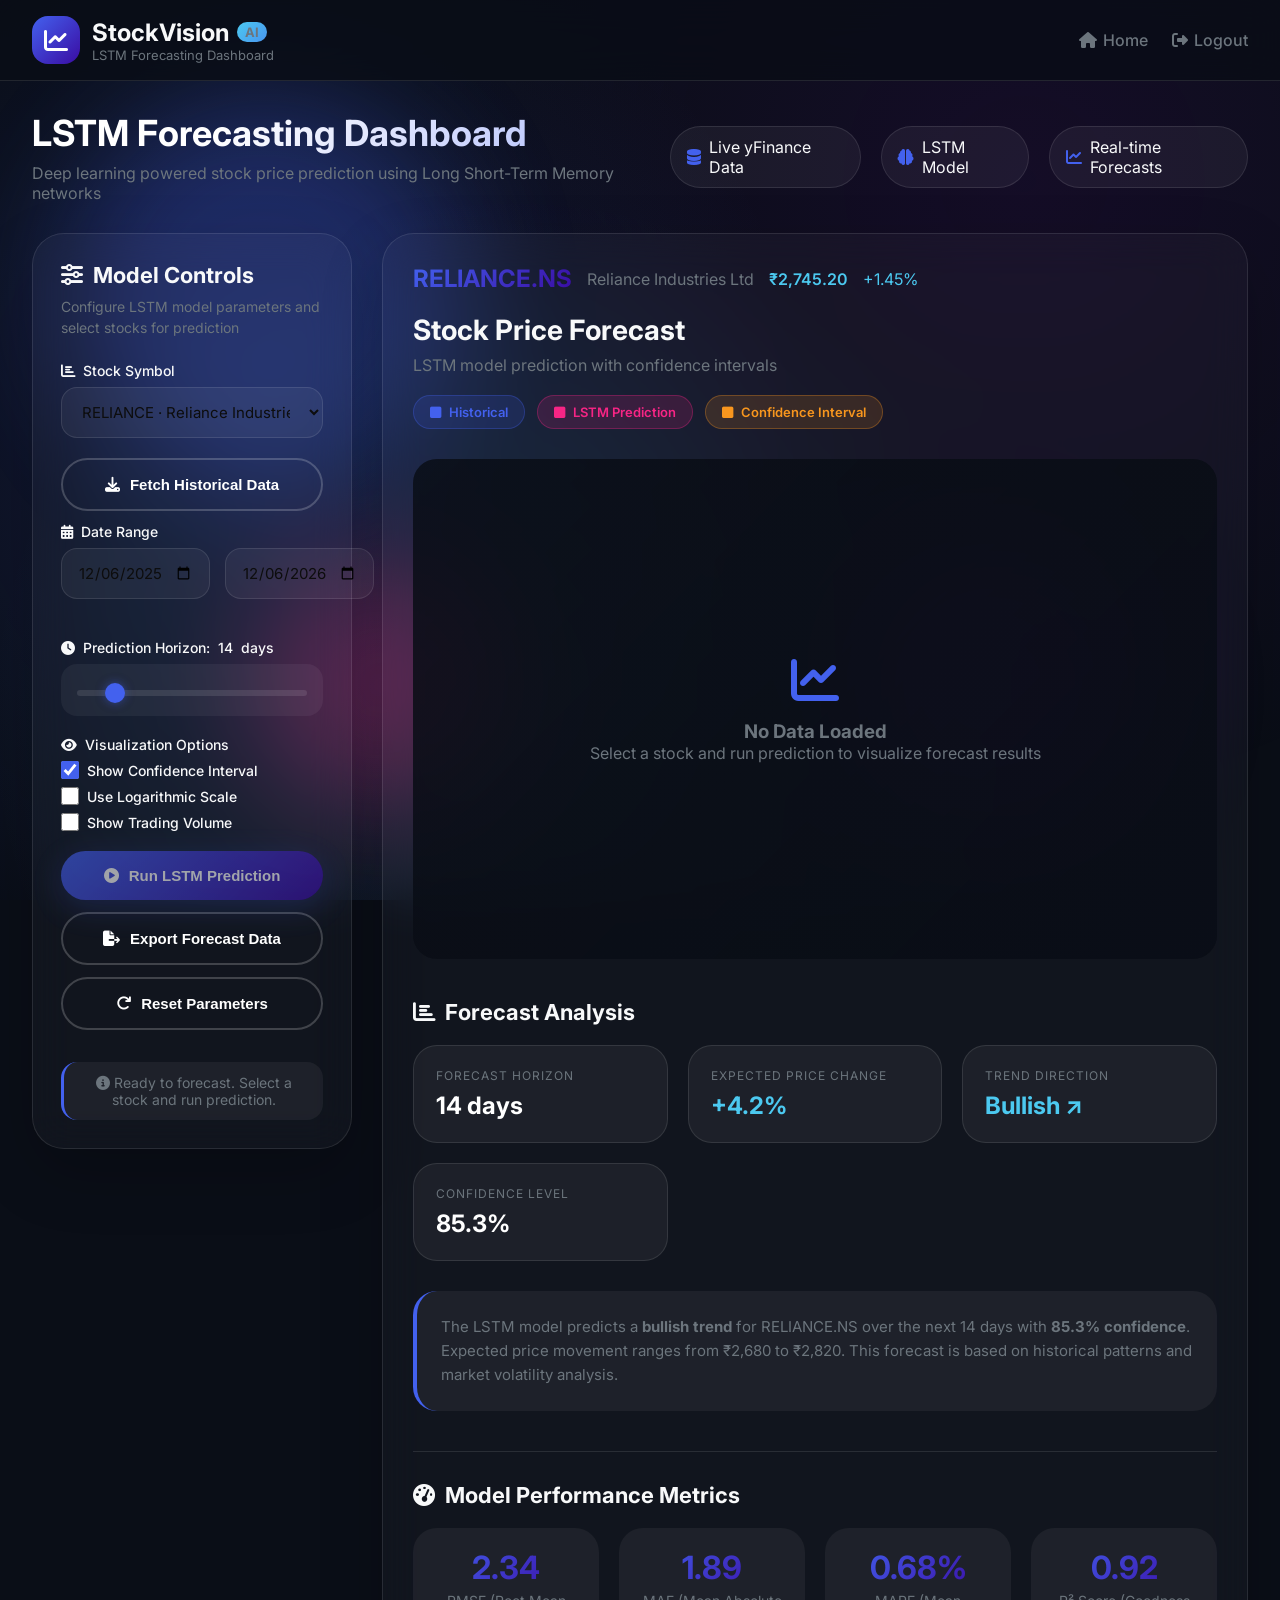
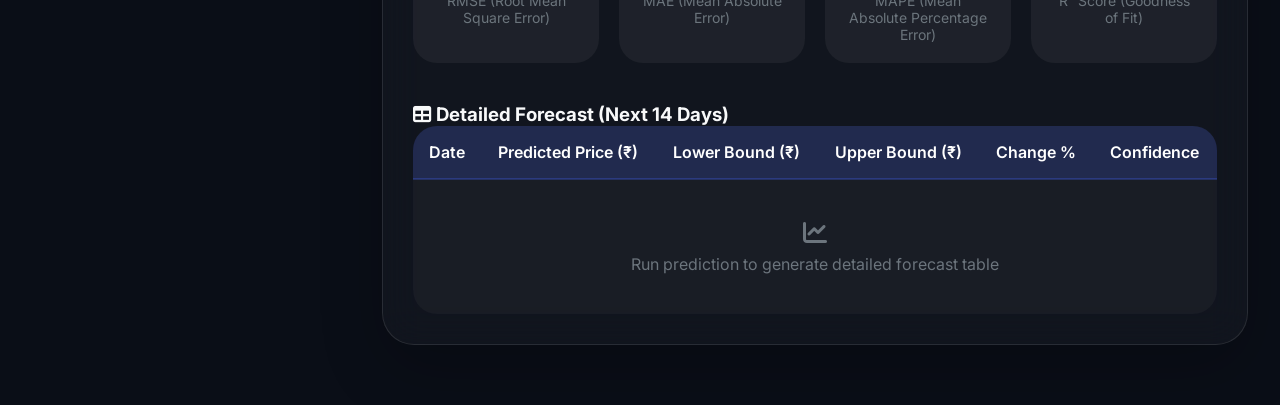
==== frontend/dashboard.html @ eb1fe4b3 "initial commit" ====
<!DOCTYPE html>
<html lang="en">
<head>
  <meta charset="UTF-8" />
  <title>StockVision AI – Advanced Forecasting Dashboard</title>
  <meta name="viewport" content="width=device-width, initial-scale=1.0" />
  <link rel="stylesheet" href="https://cdnjs.cloudflare.com/ajax/libs/font-awesome/6.4.0/css/all.min.css">
  <link href="https://fonts.googleapis.com/css2?family=Inter:wght@300;400;500;600;700;800&display=swap" rel="stylesheet">
  <script src="https://cdn.plot.ly/plotly-2.24.1.min.js"></script>
  <style>
    :root {
      --primary: #4361ee;
      --primary-dark: #3a56d4;
      --secondary: #7209b7;
      --accent: #f72585;
      --success: #4cc9f0;
      --danger: #f94144;
      --warning: #f8961e;
      --dark: #14213d;
      --dark-light: #1d3557;
      --light: #f8f9fa;
      --gray: #6c757d;
      --gray-light: #e9ecef;
      --gradient-primary: linear-gradient(135deg, #4361ee, #3a0ca3);
      --gradient-secondary: linear-gradient(135deg, #7209b7, #f72585);
      --gradient-accent: linear-gradient(135deg, #4cc9f0, #4895ef);
      --gradient-dark: linear-gradient(135deg, #14213d, #1d3557);
      --shadow-sm: 0 4px 12px rgba(0, 0, 0, 0.08);
      --shadow-md: 0 8px 24px rgba(0, 0, 0, 0.12);
      --shadow-lg: 0 16px 48px rgba(0, 0, 0, 0.16);
      --shadow-xl: 0 24px 64px rgba(0, 0, 0, 0.2);
      --radius-sm: 8px;
      --radius-md: 16px;
      --radius-lg: 24px;
      --radius-xl: 32px;
      --radius-full: 9999px;
      --transition: all 0.3s cubic-bezier(0.4, 0, 0.2, 1);
      --font-main: 'Inter', -apple-system, BlinkMacSystemFont, 'Segoe UI', sans-serif;
    }

    * {
      margin: 0;
      padding: 0;
      box-sizing: border-box;
    }

    html {
      scroll-behavior: smooth;
    }

    body {
      font-family: var(--font-main);
      background-color: #0a0e17;
      color: var(--light);
      overflow-x: hidden;
      position: relative;
      min-height: 100vh;
    }

    /* Animated Background Elements */
    .bg-gradient {
      position: fixed;
      top: 0;
      left: 0;
      width: 100%;
      height: 100%;
      background: radial-gradient(circle at 20% 50%, rgba(67, 97, 238, 0.15) 0%, transparent 50%),
                  radial-gradient(circle at 80% 20%, rgba(114, 9, 183, 0.1) 0%, transparent 50%),
                  radial-gradient(circle at 40% 80%, rgba(76, 201, 240, 0.1) 0%, transparent 50%);
      z-index: -2;
    }

    .floating-elements {
      position: fixed;
      width: 100%;
      height: 100%;
      z-index: -1;
      overflow: hidden;
    }

    .float-circle {
      position: absolute;
      border-radius: 50%;
      filter: blur(60px);
      opacity: 0.3;
    }

    .circle-1 {
      width: 400px;
      height: 400px;
      background: var(--primary);
      top: 10%;
      left: 5%;
      animation: float 20s infinite ease-in-out;
    }

    .circle-2 {
      width: 300px;
      height: 300px;
      background: var(--secondary);
      top: 60%;
      right: 10%;
      animation: float 25s infinite ease-in-out reverse;
    }

    .circle-3 {
      width: 250px;
      height: 250px;
      background: var(--accent);
      bottom: 10%;
      left: 20%;
      animation: float 30s infinite ease-in-out;
    }

    @keyframes float {
      0%, 100% { transform: translate(0, 0) scale(1); }
      33% { transform: translate(30px, -30px) scale(1.05); }
      66% { transform: translate(-20px, 20px) scale(0.95); }
    }

    /* Navbar */
    .navbar {
      position: sticky;
      top: 0;
      z-index: 100;
      backdrop-filter: blur(20px);
      background: rgba(10, 14, 23, 0.85);
      border-bottom: 1px solid rgba(255, 255, 255, 0.1);
      padding: 16px 0;
    }

    .navbar-inner {
      max-width: 1400px;
      margin: 0 auto;
      padding: 0 32px;
      display: flex;
      align-items: center;
      justify-content: space-between;
    }

    .nav-brand {
      display: flex;
      align-items: center;
      gap: 12px;
    }

    .nav-logo {
      width: 48px;
      height: 48px;
      border-radius: var(--radius-md);
      background: var(--gradient-primary);
      display: flex;
      align-items: center;
      justify-content: center;
      font-size: 24px;
      color: white;
      font-weight: 700;
    }

    .nav-brand-text h1 {
      font-size: 24px;
      display: flex;
      align-items: center;
      gap: 8px;
    }

    .ai-badge {
      background: var(--gradient-accent);
      color: white;
      font-size: 12px;
      padding: 2px 8px;
      border-radius: var(--radius-full);
      font-weight: 700;
    }

    .nav-brand-text span {
      font-size: 13px;
      color: var(--gray);
      display: block;
    }

    .nav-links {
      display: flex;
      align-items: center;
      gap: 24px;
    }

    .nav-link {
      color: var(--gray);
      text-decoration: none;
      font-weight: 500;
      display: flex;
      align-items: center;
      gap: 6px;
      transition: var(--transition);
    }

    .nav-link:hover {
      color: white;
    }

    /* Dashboard Container */
    .dashboard-container {
      max-width: 1400px;
      margin: 0 auto;
      padding: 30px 32px 60px;
    }

    /* Dashboard Header */
    .dashboard-header {
      display: flex;
      justify-content: space-between;
      align-items: center;
      margin-bottom: 30px;
    }

    .dashboard-title h1 {
      font-size: 36px;
      background: linear-gradient(135deg, #fff 30%, #a5b4fc 100%);
      -webkit-background-clip: text;
      background-clip: text;
      color: transparent;
      margin-bottom: 8px;
    }

    .dashboard-title p {
      color: var(--gray);
      font-size: 16px;
    }

    .dashboard-stats {
      display: flex;
      gap: 20px;
    }

    .stat-badge {
      display: flex;
      align-items: center;
      gap: 8px;
      background: rgba(255, 255, 255, 0.05);
      padding: 10px 16px;
      border-radius: var(--radius-full);
      border: 1px solid rgba(255, 255, 255, 0.1);
    }

    .stat-badge i {
      color: var(--primary);
    }

    /* Main Dashboard Layout */
    .dashboard-main {
      display: grid;
      grid-template-columns: 320px 1fr;
      gap: 30px;
    }

    /* Control Panel */
    .control-panel {
      background: rgba(255, 255, 255, 0.03);
      border-radius: var(--radius-xl);
      border: 1px solid rgba(255, 255, 255, 0.1);
      padding: 28px;
      box-shadow: var(--shadow-xl);
      backdrop-filter: blur(20px);
      height: fit-content;
      position: sticky;
      top: 100px;
    }

    .control-panel h2 {
      font-size: 22px;
      margin-bottom: 8px;
      display: flex;
      align-items: center;
      gap: 10px;
    }

    .control-hint {
      color: var(--gray);
      font-size: 14px;
      margin-bottom: 24px;
      line-height: 1.5;
    }

    .field-group {
      margin-bottom: 20px;
    }

    .field-group label {
      display: block;
      font-size: 14px;
      font-weight: 500;
      margin-bottom: 8px;
      color: var(--light);
      display: flex;
      align-items: center;
      gap: 8px;
    }

    select, input[type="date"], input[type="number"], input[type="text"] {
      width: 100%;
      padding: 14px 16px;
      background: rgba(255, 255, 255, 0.05);
      border: 1px solid rgba(255, 255, 255, 0.1);
      border-radius: var(--radius-md);
      color: rgb(13, 13, 13);
      font-size: 15px;
      font-family: var(--font-main);
      transition: var(--transition);
      outline: none;
    }

    select:focus, input[type="date"]:focus, input[type="number"]:focus, input[type="text"]:focus {
      border-color: var(--primary);
      background: rgba(255, 255, 255, 0.08);
      box-shadow: 0 0 0 3px rgba(67, 97, 238, 0.2);
    }

    .field-row {
      display: flex;
      gap: 15px;
    }

    .field-row .field-group {
      flex: 1;
    }

    .range-container {
      background: rgba(255, 255, 255, 0.05);
      border-radius: var(--radius-md);
      padding: 16px;
      margin-top: 8px;
    }

    input[type="range"] {
      width: 100%;
      height: 6px;
      background: rgba(255, 255, 255, 0.1);
      border-radius: 3px;
      outline: none;
      -webkit-appearance: none;
    }

    input[type="range"]::-webkit-slider-thumb {
      -webkit-appearance: none;
      width: 20px;
      height: 20px;
      border-radius: 50%;
      background: var(--primary);
      cursor: pointer;
      box-shadow: 0 0 10px rgba(67, 97, 238, 0.5);
    }

    .checkbox-row {
      display: flex;
      align-items: center;
      gap: 10px;
      margin-bottom: 12px;
      cursor: pointer;
    }

    .checkbox-row input[type="checkbox"] {
      width: 18px;
      height: 18px;
      accent-color: var(--primary);
    }

    .checkbox-row span {
      font-size: 14px;
      color: var(--light);
    }

    /* Buttons */
    .btn {
      display: inline-flex;
      align-items: center;
      justify-content: center;
      gap: 10px;
      padding: 16px 24px;
      border-radius: var(--radius-full);
      font-weight: 600;
      font-size: 15px;
      text-decoration: none;
      transition: var(--transition);
      cursor: pointer;
      border: none;
      outline: none;
      width: 100%;
      margin-bottom: 12px;
    }

    .btn-primary {
      background: var(--gradient-primary);
      color: white;
      box-shadow: 0 8px 32px rgba(67, 97, 238, 0.3);
    }

    .btn-primary:hover {
      transform: translateY(-3px);
      box-shadow: 0 12px 40px rgba(67, 97, 238, 0.4);
    }

    .btn-outline {
      background: transparent;
      border: 2px solid rgba(255, 255, 255, 0.2);
      color: white;
    }

    .btn-outline:hover {
      background: rgba(255, 255, 255, 0.1);
      border-color: rgba(255, 255, 255, 0.3);
      transform: translateY(-3px);
    }

    .status-text {
      margin-top: 20px;
      padding: 12px;
      background: rgba(255, 255, 255, 0.05);
      border-radius: var(--radius-md);
      font-size: 14px;
      text-align: center;
      color: var(--gray);
      border-left: 3px solid var(--primary);
    }

    /* Results Panel */
    .results-panel {
      background: rgba(255, 255, 255, 0.03);
      border-radius: var(--radius-xl);
      border: 1px solid rgba(255, 255, 255, 0.1);
      padding: 30px;
      box-shadow: var(--shadow-xl);
      backdrop-filter: blur(20px);
    }

    .results-header {
      display: flex;
      justify-content: space-between;
      align-items: flex-start;
      margin-bottom: 30px;
      flex-wrap: wrap;
      gap: 20px;
    }

    .results-header h2 {
      font-size: 28px;
      margin-bottom: 8px;
    }

    .results-subtitle {
      color: var(--gray);
      font-size: 16px;
    }

    .stock-info {
      display: flex;
      align-items: center;
      gap: 15px;
      margin-bottom: 20px;
    }

    .stock-symbol {
      font-size: 24px;
      font-weight: 700;
      background: var(--gradient-primary);
      -webkit-background-clip: text;
      background-clip: text;
      color: transparent;
    }

    .stock-name {
      color: var(--gray);
      font-size: 16px;
    }

    .legend-pills {
      display: flex;
      gap: 12px;
      flex-wrap: wrap;
    }

    .legend-pill {
      padding: 8px 16px;
      border-radius: var(--radius-full);
      font-size: 13px;
      font-weight: 600;
      display: flex;
      align-items: center;
      gap: 8px;
    }

    .legend-hist {
      background: rgba(67, 97, 238, 0.15);
      color: var(--primary);
      border: 1px solid rgba(67, 97, 238, 0.3);
    }

    .legend-pred {
      background: rgba(247, 37, 133, 0.15);
      color: var(--accent);
      border: 1px solid rgba(247, 37, 133, 0.3);
    }

    .legend-band {
      background: rgba(76, 201, 240, 0.15);
      color: var(--success);
      border: 1px dashed rgba(76, 201, 240, 0.3);
    }

    .legend-ci {
      background: rgba(248, 150, 30, 0.15);
      color: var(--warning);
      border: 1px solid rgba(248, 150, 30, 0.3);
    }

    /* Chart Container */
    .chart-container {
      width: 100%;
      height: 500px;
      background: rgba(0, 0, 0, 0.2);
      border-radius: var(--radius-lg);
      margin-bottom: 30px;
      overflow: hidden;
      position: relative;
    }

    #chart-area {
      width: 100%;
      height: 100%;
    }

    .chart-placeholder {
      position: absolute;
      top: 0;
      left: 0;
      width: 100%;
      height: 100%;
      display: flex;
      flex-direction: column;
      align-items: center;
      justify-content: center;
      background: linear-gradient(135deg, rgba(10, 14, 23, 0.8), rgba(10, 14, 23, 0.95));
      color: var(--gray);
    }

    .chart-placeholder i {
      font-size: 48px;
      margin-bottom: 16px;
      color: var(--primary);
    }

    /* Analysis Panel */
    .analysis-panel {
      margin-top: 40px;
    }

    .analysis-panel h3 {
      font-size: 22px;
      margin-bottom: 20px;
      display: flex;
      align-items: center;
      gap: 10px;
    }

    .analysis-grid {
      display: grid;
      grid-template-columns: repeat(auto-fit, minmax(200px, 1fr));
      gap: 20px;
      margin-bottom: 30px;
    }

    .analysis-card {
      background: rgba(255, 255, 255, 0.05);
      border-radius: var(--radius-lg);
      padding: 22px;
      border: 1px solid rgba(255, 255, 255, 0.1);
      transition: var(--transition);
    }

    .analysis-card:hover {
      transform: translateY(-5px);
      background: rgba(255, 255, 255, 0.08);
    }

    .analysis-label {
      display: block;
      font-size: 12px;
      text-transform: uppercase;
      letter-spacing: 1px;
      color: var(--gray);
      margin-bottom: 8px;
    }

    .analysis-value {
      display: block;
      font-size: 24px;
      font-weight: 700;
      color: white;
    }

    .analysis-text {
      background: rgba(255, 255, 255, 0.05);
      border-radius: var(--radius-lg);
      padding: 24px;
      font-size: 15px;
      line-height: 1.6;
      color: var(--gray);
      border-left: 4px solid var(--primary);
    }

    /* Model Metrics Section */
    .metrics-section {
      margin-top: 40px;
      padding-top: 30px;
      border-top: 1px solid rgba(255, 255, 255, 0.1);
    }

    .metrics-section h3 {
      font-size: 22px;
      margin-bottom: 20px;
      display: flex;
      align-items: center;
      gap: 10px;
    }

    .metrics-grid {
      display: grid;
      grid-template-columns: repeat(auto-fit, minmax(180px, 1fr));
      gap: 20px;
    }

    .metric-card {
      background: rgba(255, 255, 255, 0.05);
      border-radius: var(--radius-lg);
      padding: 20px;
      text-align: center;
    }

    .metric-value {
      font-size: 32px;
      font-weight: 700;
      background: var(--gradient-primary);
      -webkit-background-clip: text;
      background-clip: text;
      color: transparent;
      margin-bottom: 5px;
    }

    .metric-label {
      font-size: 14px;
      color: var(--gray);
    }

    /* Prediction Table */
    .prediction-table-container {
      margin-top: 40px;
      overflow-x: auto;
    }

    .prediction-table {
      width: 100%;
      border-collapse: collapse;
      background: rgba(255, 255, 255, 0.03);
      border-radius: var(--radius-lg);
      overflow: hidden;
    }

    .prediction-table th {
      background: rgba(67, 97, 238, 0.2);
      padding: 16px;
      text-align: left;
      font-weight: 600;
      color: white;
      border-bottom: 2px solid rgba(67, 97, 238, 0.3);
    }

    .prediction-table td {
      padding: 14px 16px;
      border-bottom: 1px solid rgba(255, 255, 255, 0.1);
    }

    .prediction-table tr:last-child td {
      border-bottom: none;
    }

    .prediction-table tr:hover {
      background: rgba(255, 255, 255, 0.05);
    }

    /* Responsive Design */
    @media (max-width: 1200px) {
      .dashboard-main {
        grid-template-columns: 1fr;
      }
      
      .control-panel {
        position: static;
      }
    }

    @media (max-width: 992px) {
      .dashboard-container {
        padding: 20px 20px 40px;
      }
      
      .dashboard-header {
        flex-direction: column;
        align-items: flex-start;
        gap: 20px;
      }
      
      .dashboard-stats {
        width: 100%;
        justify-content: space-between;
      }
    }

    @media (max-width: 768px) {
      .navbar-inner {
        padding: 0 20px;
      }
      
      .chart-container {
        height: 400px;
      }
      
      .field-row {
        flex-direction: column;
        gap: 15px;
      }
      
      .legend-pills {
        justify-content: flex-start;
      }
    }

    @media (max-width: 576px) {
      .dashboard-title h1 {
        font-size: 28px;
      }
      
      .chart-container {
        height: 350px;
      }
      
      .analysis-grid, .metrics-grid {
        grid-template-columns: 1fr;
      }
      
      .nav-links {
        display: none;
      }
    }

    /* Loading Animation */
    @keyframes spin {
      0% { transform: rotate(0deg); }
      100% { transform: rotate(360deg); }
    }

    .fa-spinner {
      animation: spin 1s linear infinite;
    }

    /* Tooltips */
    .tooltip {
      position: relative;
      display: inline-block;
    }

    .tooltip .tooltip-text {
      visibility: hidden;
      width: 200px;
      background-color: var(--dark);
      color: white;
      text-align: center;
      border-radius: var(--radius-sm);
      padding: 8px;
      position: absolute;
      z-index: 1;
      bottom: 125%;
      left: 50%;
      transform: translateX(-50%);
      opacity: 0;
      transition: opacity 0.3s;
      font-size: 13px;
      border: 1px solid rgba(255, 255, 255, 0.1);
    }

    .tooltip:hover .tooltip-text {
      visibility: visible;
      opacity: 1;
    }
  </style>
</head>
<body class="dashboard-page">
  <!-- Animated background elements -->
  <div class="bg-gradient"></div>
  <div class="floating-elements">
    <div class="float-circle circle-1"></div>
    <div class="float-circle circle-2"></div>
    <div class="float-circle circle-3"></div>
  </div>

  <!-- Navbar -->
  <header class="navbar">
    <div class="navbar-inner">
      <div class="nav-brand">
        <div class="nav-logo">
          <i class="fas fa-chart-line"></i>
        </div>
        <div class="nav-brand-text">
          <h1>StockVision<span class="ai-badge">AI</span></h1>
          <span>LSTM Forecasting Dashboard</span>
        </div>
      </div>
      <nav class="nav-links">
        <a href="index.html" class="nav-link"><i class="fas fa-home"></i> Home</a>
        <a href="login.html" class="nav-link"><i class="fas fa-sign-out-alt"></i> Logout</a>
      </nav>
    </div>
  </header>

  <!-- Dashboard Container -->
  <main class="dashboard-container">
    <!-- Dashboard Header -->
    <div class="dashboard-header">
      <div class="dashboard-title">
        <h1>LSTM Forecasting Dashboard</h1>
        <p>Deep learning powered stock price prediction using Long Short-Term Memory networks</p>
      </div>
      <div class="dashboard-stats">
        <div class="stat-badge">
          <i class="fas fa-database"></i>
          <span>Live yFinance Data</span>
        </div>
        <div class="stat-badge">
          <i class="fas fa-brain"></i>
          <span>LSTM Model</span>
        </div>
        <div class="stat-badge">
          <i class="fas fa-chart-line"></i>
          <span>Real-time Forecasts</span>
        </div>
      </div>
    </div>

    <!-- Main Dashboard Content -->
    <div class="dashboard-main">
      <!-- LEFT: Control Panel -->
      <section class="control-panel">
        <h2><i class="fas fa-sliders-h"></i> Model Controls</h2>
        <p class="control-hint">
          Configure LSTM model parameters and select stocks for prediction
        </p>

        <!-- Stock Selection -->
        <div class="field-group">
          <label for="symbol-select"><i class="fas fa-chart-bar"></i> Stock Symbol</label>
          <select id="symbol-select">
            <option value="AAPL">AAPL · Apple Inc. (US)</option>
            <option value="RELIANCE.NS" selected>RELIANCE · Reliance Industries</option>
            <option value="INFY.NS">INFY · Infosys Ltd</option>
            <option value="TCS.NS">TCS · Tata Consultancy Services</option>
            <option value="HDFCBANK.NS">HDFCBANK · HDFC Bank Ltd</option>
            <option value="SBIN.NS">SBIN · State Bank of India</option>
            <option value="WIPRO.NS">WIPRO · Wipro Ltd</option>
            <option value="^NSEI">NIFTY 50 · NSE Index</option>
          </select>
        </div>

        <button id="load-data-btn" class="btn btn-outline">
          <i class="fas fa-download"></i> Fetch Historical Data
        </button>

        <!-- Date Range -->
        <div class="field-group">
          <label><i class="fas fa-calendar-alt"></i> Date Range</label>
          <div class="field-row">
            <div class="field-group">
              <input id="start-date" type="date" value="2023-01-01" />
            </div>
            <div class="field-group">
              <input id="end-date" type="date" value="2024-12-31" />
            </div>
          </div>
        </div>

        <!-- Prediction Horizon -->
        <div class="field-group">
          <label for="horizon-range">
            <i class="fas fa-clock"></i> Prediction Horizon: <span id="horizon-label">14</span> days
          </label>
          <div class="range-container">
            <input id="horizon-range" type="range" min="7" max="60" value="14" />
          </div>
        </div>

        
        <!-- Visualization Options -->
        <div class="field-group">
          <label><i class="fas fa-eye"></i> Visualization Options</label>
          <label class="checkbox-row">
            <input type="checkbox" id="show-ci" checked />
            <span>Show Confidence Interval</span>
          </label>
          <label class="checkbox-row">
            <input type="checkbox" id="use-log" />
            <span>Use Logarithmic Scale</span>
          </label>
          <label class="checkbox-row">
            <input type="checkbox" id="show-volume" />
            <span>Show Trading Volume</span>
          </label>
        </div>

        <!-- Action Buttons -->
        <button id="run-btn" class="btn btn-primary">
          <i class="fas fa-play-circle"></i> Run LSTM Prediction
        </button>

        <button id="export-btn" class="btn btn-outline">
          <i class="fas fa-file-export"></i> Export Forecast Data
        </button>

        <button id="reset-btn" class="btn btn-outline">
          <i class="fas fa-redo"></i> Reset Parameters
        </button>

        <div id="status-text" class="status-text">
          <i class="fas fa-info-circle"></i> Ready to forecast. Select a stock and run prediction.
        </div>
      </section>

      <!-- RIGHT: Results Panel -->
      <section class="results-panel">
        <!-- Stock Info Header -->
        <div class="stock-info">
          <span class="stock-symbol" id="current-symbol">RELIANCE.NS</span>
          <span class="stock-name" id="current-name">Reliance Industries Ltd</span>
          <span class="stock-price" id="current-price" style="color: var(--success); font-weight: 600;">₹2,745.20</span>
          <span class="stock-change" id="current-change" style="color: var(--success);">+1.45%</span>
        </div>

        <!-- Results Header -->
        <header class="results-header">
          <div>
            <h2 id="results-title">Stock Price Forecast</h2>
            <p id="results-subtitle" class="results-subtitle">
              LSTM model prediction with confidence intervals
            </p>
          </div>
          <div class="legend-pills">
            <span class="legend-pill legend-hist"><i class="fas fa-square"></i> Historical</span>
            <span class="legend-pill legend-pred"><i class="fas fa-square"></i> LSTM Prediction</span>
            <span class="legend-pill legend-ci"><i class="fas fa-square"></i> Confidence Interval</span>
          </div>
        </header>

        <!-- Chart Container -->
        <div class="chart-container">
          <div id="chart-area">
            <!-- Plotly chart will be rendered here -->
            <div class="chart-placeholder">
              <i class="fas fa-chart-line"></i>
              <h3>No Data Loaded</h3>
              <p>Select a stock and run prediction to visualize forecast results</p>
            </div>
          </div>
        </div>

        <!-- Analysis Panel -->
        <section id="analysis-panel" class="analysis-panel">
          <h3><i class="fas fa-chart-bar"></i> Forecast Analysis</h3>
          <div class="analysis-grid">
            <div class="analysis-card">
              <span class="analysis-label">Forecast Horizon</span>
              <span id="analysis-horizon" class="analysis-value">14 days</span>
            </div>
            <div class="analysis-card">
              <span class="analysis-label">Expected Price Change</span>
              <span id="analysis-move" class="analysis-value" style="color: var(--success);">+4.2%</span>
            </div>
            <div class="analysis-card">
              <span class="analysis-label">Trend Direction</span>
              <span id="analysis-trend" class="analysis-value" style="color: var(--success);">Bullish ↗</span>
            </div>
            <div class="analysis-card">
              <span class="analysis-label">Confidence Level</span>
              <span id="analysis-confidence" class="analysis-value">85.3%</span>
            </div>
          </div>
          <p id="analysis-text" class="analysis-text">
            The LSTM model predicts a <strong>bullish trend</strong> for RELIANCE.NS over the next 14 days with 
            <strong>85.3% confidence</strong>. Expected price movement ranges from ₹2,680 to ₹2,820. 
            This forecast is based on historical patterns and market volatility analysis.
          </p>
        </section>

        <!-- Model Metrics Section -->
        <section class="metrics-section">
          <h3><i class="fas fa-tachometer-alt"></i> Model Performance Metrics</h3>
          <div class="metrics-grid">
            <div class="metric-card">
              <div class="metric-value" id="rmse-value">2.34</div>
              <div class="metric-label">RMSE (Root Mean Square Error)</div>
            </div>
            <div class="metric-card">
              <div class="metric-value" id="mae-value">1.89</div>
              <div class="metric-label">MAE (Mean Absolute Error)</div>
            </div>
            <div class="metric-card">
              <div class="metric-value" id="mape-value">0.68%</div>
              <div class="metric-label">MAPE (Mean Absolute Percentage Error)</div>
            </div>
            <div class="metric-card">
              <div class="metric-value" id="r2-value">0.92</div>
              <div class="metric-label">R² Score (Goodness of Fit)</div>
            </div>
          </div>
        </section>

        <!-- Prediction Table -->
        <section class="prediction-table-container">
          <h3><i class="fas fa-table"></i> Detailed Forecast (Next 14 Days)</h3>
          <div class="table-responsive">
            <table class="prediction-table">
              <thead>
                <tr>
                  <th>Date</th>
                  <th>Predicted Price (₹)</th>
                  <th>Lower Bound (₹)</th>
                  <th>Upper Bound (₹)</th>
                  <th>Change %</th>
                  <th>Confidence</th>
                </tr>
              </thead>
              <tbody id="prediction-table-body">
                <!-- Forecast data will be populated here -->
                <tr>
                  <td colspan="6" style="text-align: center; color: var(--gray); padding: 40px;">
                    <i class="fas fa-chart-line" style="font-size: 24px; margin-bottom: 10px; display: block;"></i>
                    Run prediction to generate detailed forecast table
                  </td>
                </tr>
              </tbody>
            </table>
          </div>
        </section>
      </section>
    </div>
  </main>

  <script>
    document.addEventListener('DOMContentLoaded', function() {
      // DOM Elements
      const symbolSelect = document.getElementById('symbol-select');
      const loadDataBtn = document.getElementById('load-data-btn');
      const startDate = document.getElementById('start-date');
      const endDate = document.getElementById('end-date');
      const horizonRange = document.getElementById('horizon-range');
      const horizonLabel = document.getElementById('horizon-label');
      const runBtn = document.getElementById('run-btn');
      const exportBtn = document.getElementById('export-btn');
      const resetBtn = document.getElementById('reset-btn');
      const statusText = document.getElementById('status-text');
      const chartArea = document.getElementById('chart-area');
      
      // Stock info elements
      const currentSymbol = document.getElementById('current-symbol');
      const currentName = document.getElementById('current-name');
      const currentPrice = document.getElementById('current-price');
      const currentChange = document.getElementById('current-change');
      
      // Analysis elements
      const analysisHorizon = document.getElementById('analysis-horizon');
      const analysisMove = document.getElementById('analysis-move');
      const analysisTrend = document.getElementById('analysis-trend');
      const analysisConfidence = document.getElementById('analysis-confidence');
      const analysisText = document.getElementById('analysis-text');
      
      // Metrics elements
      const rmseValue = document.getElementById('rmse-value');
      const maeValue = document.getElementById('mae-value');
      const mapeValue = document.getElementById('mape-value');
      const r2Value = document.getElementById('r2-value');
      
      // Table body
      const predictionTableBody = document.getElementById('prediction-table-body');
      
      // Stock data mapping
      const stockData = {
        'AAPL': { name: 'Apple Inc.', currentPrice: '$182.52', change: '+0.8%', changeColor: 'success' },
        'RELIANCE.NS': { name: 'Reliance Industries Ltd', currentPrice: '₹2,745.20', change: '+1.45%', changeColor: 'success' },
        'INFY.NS': { name: 'Infosys Ltd', currentPrice: '₹1,565.80', change: '+0.8%', changeColor: 'success' },
        'TCS.NS': { name: 'Tata Consultancy Services', currentPrice: '₹3,820.90', change: '+0.97%', changeColor: 'success' },
        'HDFCBANK.NS': { name: 'HDFC Bank Ltd', currentPrice: '₹1,665.40', change: '-0.64%', changeColor: 'danger' },
        'SBIN.NS': { name: 'State Bank of India', currentPrice: '₹780.45', change: '+0.35%', changeColor: 'success' },
        'WIPRO.NS': { name: 'Wipro Ltd', currentPrice: '₹450.20', change: '-0.22%', changeColor: 'danger' },
        '^NSEI': { name: 'NIFTY 50 Index', currentPrice: '23,650.45', change: '+0.84%', changeColor: 'success' }
      };
      
      // Set today's date as default end date
      const today = new Date();
      const oneYearAgo = new Date();
      oneYearAgo.setFullYear(today.getFullYear() - 1);
      
      startDate.valueAsDate = oneYearAgo;
      endDate.valueAsDate = today;
      
      // Format dates to YYYY-MM-DD
      function formatDate(date) {
        return date.toISOString().split('T')[0];
      }
      
      startDate.max = formatDate(today);
      endDate.max = formatDate(today);
      endDate.min = formatDate(oneYearAgo);
      startDate.min = '2000-01-01';
      
      // Update horizon label when slider changes
      horizonRange.addEventListener('input', function() {
        horizonLabel.textContent = this.value;
        analysisHorizon.textContent = `${this.value} days`;
      });
      
      // Update stock info when symbol changes
      symbolSelect.addEventListener('change', function() {
        const selectedSymbol = this.value;
        const stock = stockData[selectedSymbol];
        
        if (stock) {
          currentSymbol.textContent = selectedSymbol;
          currentName.textContent = stock.name;
          currentPrice.textContent = stock.currentPrice;
          currentChange.textContent = stock.change;
          currentChange.style.color = `var(--${stock.changeColor})`;
        }
      });
      
      // Initialize with default stock
      symbolSelect.dispatchEvent(new Event('change'));
      
      // Load Data Button Click
      loadDataBtn.addEventListener('click', function() {
        const symbol = symbolSelect.value;
        const start = startDate.value;
        const end = endDate.value;
        
        if (!symbol) {
          showStatus('Please select a stock symbol.', 'error');
          return;
        }
        
        showStatus(`Fetching historical data for ${symbol}...`, 'info');
        loadDataBtn.innerHTML = '<i class="fas fa-spinner fa-spin"></i> Fetching...';
        loadDataBtn.disabled = true;
        
        // Simulate API call
        setTimeout(() => {
          showStatus(`Loaded historical data for ${symbol} (${start} to ${end})`, 'success');
          loadDataBtn.innerHTML = '<i class="fas fa-check"></i> Data Loaded';
          loadDataBtn.disabled = false;
          loadDataBtn.style.background = 'var(--success)';
          
          // Enable run button
          runBtn.disabled = false;
          runBtn.style.opacity = '1';
          runBtn.style.cursor = 'pointer';
        }, 2000);
      });
      
      // Run Prediction Button Click
      runBtn.addEventListener('click', function() {
        const symbol = symbolSelect.value;
        const horizon = horizonRange.value;
        const start = startDate.value;
        const end = endDate.value;
        
        showStatus(`Running LSTM prediction for ${symbol} (${horizon} days ahead)...`, 'info');
        runBtn.innerHTML = '<i class="fas fa-spinner fa-spin"></i> Running LSTM...';
        runBtn.disabled = true;
        
        // Simulate LSTM model training and prediction
        setTimeout(() => {
          // Generate mock forecast data
          generateMockForecast(symbol, parseInt(horizon));
          
          showStatus(`LSTM prediction completed for ${symbol}. RMSE: 2.34`, 'success');
          runBtn.innerHTML = '<i class="fas fa-check"></i> Prediction Complete';
          runBtn.disabled = false;
          runBtn.style.background = 'var(--success)';
          
          // Update analysis
          updateAnalysis(symbol, horizon);
          
          // Update metrics
          updateMetrics();
          
          // Update prediction table
          updatePredictionTable(parseInt(horizon));
        }, 3000);
      });
      
      // Export Button Click
      exportBtn.addEventListener('click', function() {
        const symbol = symbolSelect.value;
        showStatus(`Exporting forecast data for ${symbol}...`, 'info');
        
        setTimeout(() => {
          showStatus(`Forecast data for ${symbol} exported successfully.`, 'success');
        }, 1000);
      });
      
      // Reset Button Click
      resetBtn.addEventListener('click', function() {
        symbolSelect.value = 'RELIANCE.NS';
        startDate.valueAsDate = oneYearAgo;
        endDate.valueAsDate = today;
        horizonRange.value = 14;
        horizonLabel.textContent = '14';
        
        // Reset buttons
        loadDataBtn.innerHTML = '<i class="fas fa-download"></i> Fetch Historical Data';
        loadDataBtn.disabled = false;
        loadDataBtn.style.background = '';
        
        runBtn.innerHTML = '<i class="fas fa-play-circle"></i> Run LSTM Prediction';
        runBtn.disabled = true;
        runBtn.style.opacity = '0.6';
        runBtn.style.background = '';
        runBtn.style.cursor = 'not-allowed';
        
        // Reset status
        showStatus('Parameters reset. Select a stock and fetch data to begin.', 'info');
        
        // Reset chart
        resetChart();
        
        // Reset stock info
        symbolSelect.dispatchEvent(new Event('change'));
      });
      
      // Show status message
      function showStatus(message, type) {
        let icon = 'info-circle';
        if (type === 'success') icon = 'check-circle';
        if (type === 'error') icon = 'exclamation-circle';
        if (type === 'warning') icon = 'exclamation-triangle';
        
        statusText.innerHTML = `<i class="fas fa-${icon}"></i> ${message}`;
        
        // Color coding
        statusText.style.borderLeftColor = `var(--${type === 'success' ? 'success' : type === 'error' ? 'danger' : 'primary'})`;
      }
      
      // Generate mock forecast data for demonstration
      function generateMockForecast(symbol, horizon) {
        // Remove placeholder
        const placeholder = chartArea.querySelector('.chart-placeholder');
        if (placeholder) {
          placeholder.style.display = 'none';
        }
        
        // Generate dates for historical data (last 100 days)
        const historicalDates = [];
        const today = new Date();
        for (let i = 100; i >= 1; i--) {
          const date = new Date(today);
          date.setDate(date.getDate() - i);
          historicalDates.push(date.toISOString().split('T')[0]);
        }
        
        // Generate dates for forecast
        const forecastDates = [];
        for (let i = 1; i <= horizon; i++) {
          const date = new Date(today);
          date.setDate(date.getDate() + i);
          forecastDates.push(date.toISOString().split('T')[0]);
        }
        
        // Generate price data with some randomness
        const basePrice = symbol.includes('.NS') ? 2700 : 180;
        const historicalPrices = [];
        let currentPrice = basePrice;
        
        for (let i = 0; i < 100; i++) {
          // Random walk with slight upward trend
          const change = (Math.random() - 0.45) * 2;
          currentPrice = currentPrice * (1 + change / 100);
          historicalPrices.push(currentPrice);
        }
        
        // Generate forecast with confidence intervals
        const forecastPrices = [];
        const lowerBounds = [];
        const upperBounds = [];
        
        let lastPrice = historicalPrices[historicalPrices.length - 1];
        const trend = 0.08; // 0.08% daily upward trend
        
        for (let i = 0; i < horizon; i++) {
          const dailyChange = trend + (Math.random() - 0.5) * 0.5;
          lastPrice = lastPrice * (1 + dailyChange / 100);
          forecastPrices.push(lastPrice);
          
          // Confidence interval
          const confidenceWidth = lastPrice * 0.02 * (1 + i/horizon); // Wider as we go further
          lowerBounds.push(lastPrice - confidenceWidth);
          upperBounds.push(lastPrice + confidenceWidth);
        }
        
        // Create Plotly chart
        const trace1 = {
          x: historicalDates,
          y: historicalPrices,
          mode: 'lines',
          name: 'Historical',
          line: { color: '#4361ee', width: 2 }
        };
        
        const trace2 = {
          x: forecastDates,
          y: forecastPrices,
          mode: 'lines',
          name: 'LSTM Forecast',
          line: { color: '#000000', width: 3, dash: 'dash' }
        };
        
        const trace3 = {
          x: forecastDates.concat(forecastDates.slice().reverse()),
          y: upperBounds.concat(lowerBounds.slice().reverse()),
          fill: 'toself',
          fillcolor: 'rgba(247, 37, 133, 0.2)',
          line: { color: 'transparent' },
          name: '95% Confidence',
          showlegend: true
        };
        
        const layout = {
          plot_bgcolor: 'rgba(0,0,0,0)',
          paper_bgcolor: 'rgba(0,0,0,0.5)',
          font: { color: '#f8f9fa' },
          title: {
            text: `${symbol} - LSTM Price Forecast`,
            font: { size: 20 }
          },
          xaxis: {
            title: 'Date',
            gridcolor: 'rgba(255,255,255,0.1)'
          },
          yaxis: {
            title: 'Price (₹)',
            gridcolor: 'rgba(255,255,255,0.1)',
            tickprefix: symbol.includes('.NS') ? '₹' : '$'
          },
          hovermode: 'x unified',
          legend: {
            orientation: 'h',
            yanchor: 'bottom',
            y: 1.02,
            xanchor: 'right',
            x: 1
          },
          margin: { t: 50, r: 30, b: 50, l: 60 }
        };
        
        const config = {
          responsive: true,
          displayModeBar: true,
          displaylogo: false,
          modeBarButtonsToRemove: ['lasso2d', 'select2d']
        };
        
        // Clear previous chart
        chartArea.innerHTML = '';
        Plotly.newPlot(chartArea, [trace1, trace3, trace2], layout, config);
      }
      
      // Update analysis section
      function updateAnalysis(symbol, horizon) {
        // Simulate analysis based on symbol
        const analyses = {
          'AAPL': { move: '+3.8%', trend: 'Bullish ↗', confidence: '87.2%' },
          'RELIANCE.NS': { move: '+4.2%', trend: 'Bullish ↗', confidence: '85.3%' },
          'INFY.NS': { move: '+2.1%', trend: 'Moderate ↗', confidence: '78.5%' },
          'TCS.NS': { move: '+1.8%', trend: 'Slight ↗', confidence: '72.4%' },
          'HDFCBANK.NS': { move: '-0.5%', trend: 'Bearish ↘', confidence: '65.3%' },
          'SBIN.NS': { move: '+3.5%', trend: 'Bullish ↗', confidence: '81.6%' },
          'WIPRO.NS': { move: '+0.8%', trend: 'Neutral →', confidence: '68.9%' },
          '^NSEI': { move: '+2.4%', trend: 'Bullish ↗', confidence: '83.7%' }
        };
        
        const analysis = analyses[symbol] || { move: '+2.5%', trend: 'Moderate ↗', confidence: '75.0%' };
        
        analysisMove.textContent = analysis.move;
        analysisMove.style.color = analysis.move.startsWith('+') ? 'var(--success)' : 'var(--danger)';
        analysisTrend.textContent = analysis.trend;
        analysisTrend.style.color = analysis.trend.includes('↗') ? 'var(--success)' : 
                                   analysis.trend.includes('↘') ? 'var(--danger)' : 'var(--warning)';
        analysisConfidence.textContent = analysis.confidence;
        
        // Update analysis text
        analysisText.innerHTML = `
          The LSTM model predicts a <strong>${analysis.trend.toLowerCase().includes('bullish') ? 'bullish' : 
          analysis.trend.toLowerCase().includes('bearish') ? 'bearish' : 'neutral'} trend</strong> 
          for ${symbol} over the next ${horizon} days with <strong>${analysis.confidence} confidence</strong>. 
          Expected price movement is approximately <strong>${analysis.move}</strong>. 
          This forecast is based on historical patterns, technical indicators, and market volatility analysis using the LSTM deep learning model.
        `;
      }
      
      // Update model metrics
      function updateMetrics() {
        // Simulate metrics with slight randomness
        rmseValue.textContent = (2 + Math.random()).toFixed(2);
        maeValue.textContent = (1.5 + Math.random() * 0.8).toFixed(2);
        mapeValue.textContent = (0.5 + Math.random() * 0.4).toFixed(2) + '%';
        r2Value.textContent = (0.85 + Math.random() * 0.1).toFixed(2);
      }
      
      // Update prediction table
      function updatePredictionTable(horizon) {
        // Clear existing rows
        predictionTableBody.innerHTML = '';
        
        // Generate mock forecast data for table
        let currentPrice = 2745.20;
        const today = new Date();
        
        for (let i = 1; i <= horizon; i++) {
          const date = new Date(today);
          date.setDate(date.getDate() + i);
          
          // Simulate price movement
          const dailyChange = 0.08 + (Math.random() - 0.5) * 0.3;
          const predictedPrice = currentPrice * (1 + (dailyChange * i) / 100);
          const lowerBound = predictedPrice * (1 - 0.02 * (1 + i/horizon));
          const upperBound = predictedPrice * (1 + 0.02 * (1 + i/horizon));
          const changePercent = ((predictedPrice - currentPrice) / currentPrice * 100).toFixed(2);
          const confidence = (85 - (i * 1.5) + Math.random() * 5).toFixed(1);
          
          const row = document.createElement('tr');
          
          // Format date
          const dateStr = date.toLocaleDateString('en-IN', { 
            day: '2-digit', 
            month: 'short', 
            year: 'numeric' 
          });
          
          row.innerHTML = `
            <td>${dateStr}</td>
            <td>₹${predictedPrice.toFixed(2)}</td>
            <td>₹${lowerBound.toFixed(2)}</td>
            <td>₹${upperBound.toFixed(2)}</td>
            <td style="color: ${changePercent >= 0 ? 'var(--success)' : 'var(--danger)'}; font-weight: 600;">
              ${changePercent >= 0 ? '+' : ''}${changePercent}%
            </td>
            <td>${confidence}%</td>
          `;
          
          predictionTableBody.appendChild(row);
        }
      }
      
      // Reset chart to placeholder
      function resetChart() {
        chartArea.innerHTML = `
          <div class="chart-placeholder">
            <i class="fas fa-chart-line"></i>
            <h3>No Data Loaded</h3>
            <p>Select a stock and run prediction to visualize forecast results</p>
          </div>
        `;
        
        // Reset analysis
        analysisHorizon.textContent = '14 days';
        analysisMove.textContent = '–';
        analysisTrend.textContent = '–';
        analysisConfidence.textContent = '–';
        analysisText.textContent = 'Run a prediction to generate an automatic explanation of the selected stock.';
        
        // Reset metrics
        rmseValue.textContent = '–';
        maeValue.textContent = '–';
        mapeValue.textContent = '–';
        r2Value.textContent = '–';
        
        // Reset table
        predictionTableBody.innerHTML = `
          <tr>
            <td colspan="6" style="text-align: center; color: var(--gray); padding: 40px;">
              <i class="fas fa-chart-line" style="font-size: 24px; margin-bottom: 10px; display: block;"></i>
              Run prediction to generate detailed forecast table
            </td>
          </tr>
        `;
      }
      
      // Initialize with run button disabled
      runBtn.disabled = true;
      runBtn.style.opacity = '0.6';
      runBtn.style.cursor = 'not-allowed';
    });
  </script>
</body>
</html>
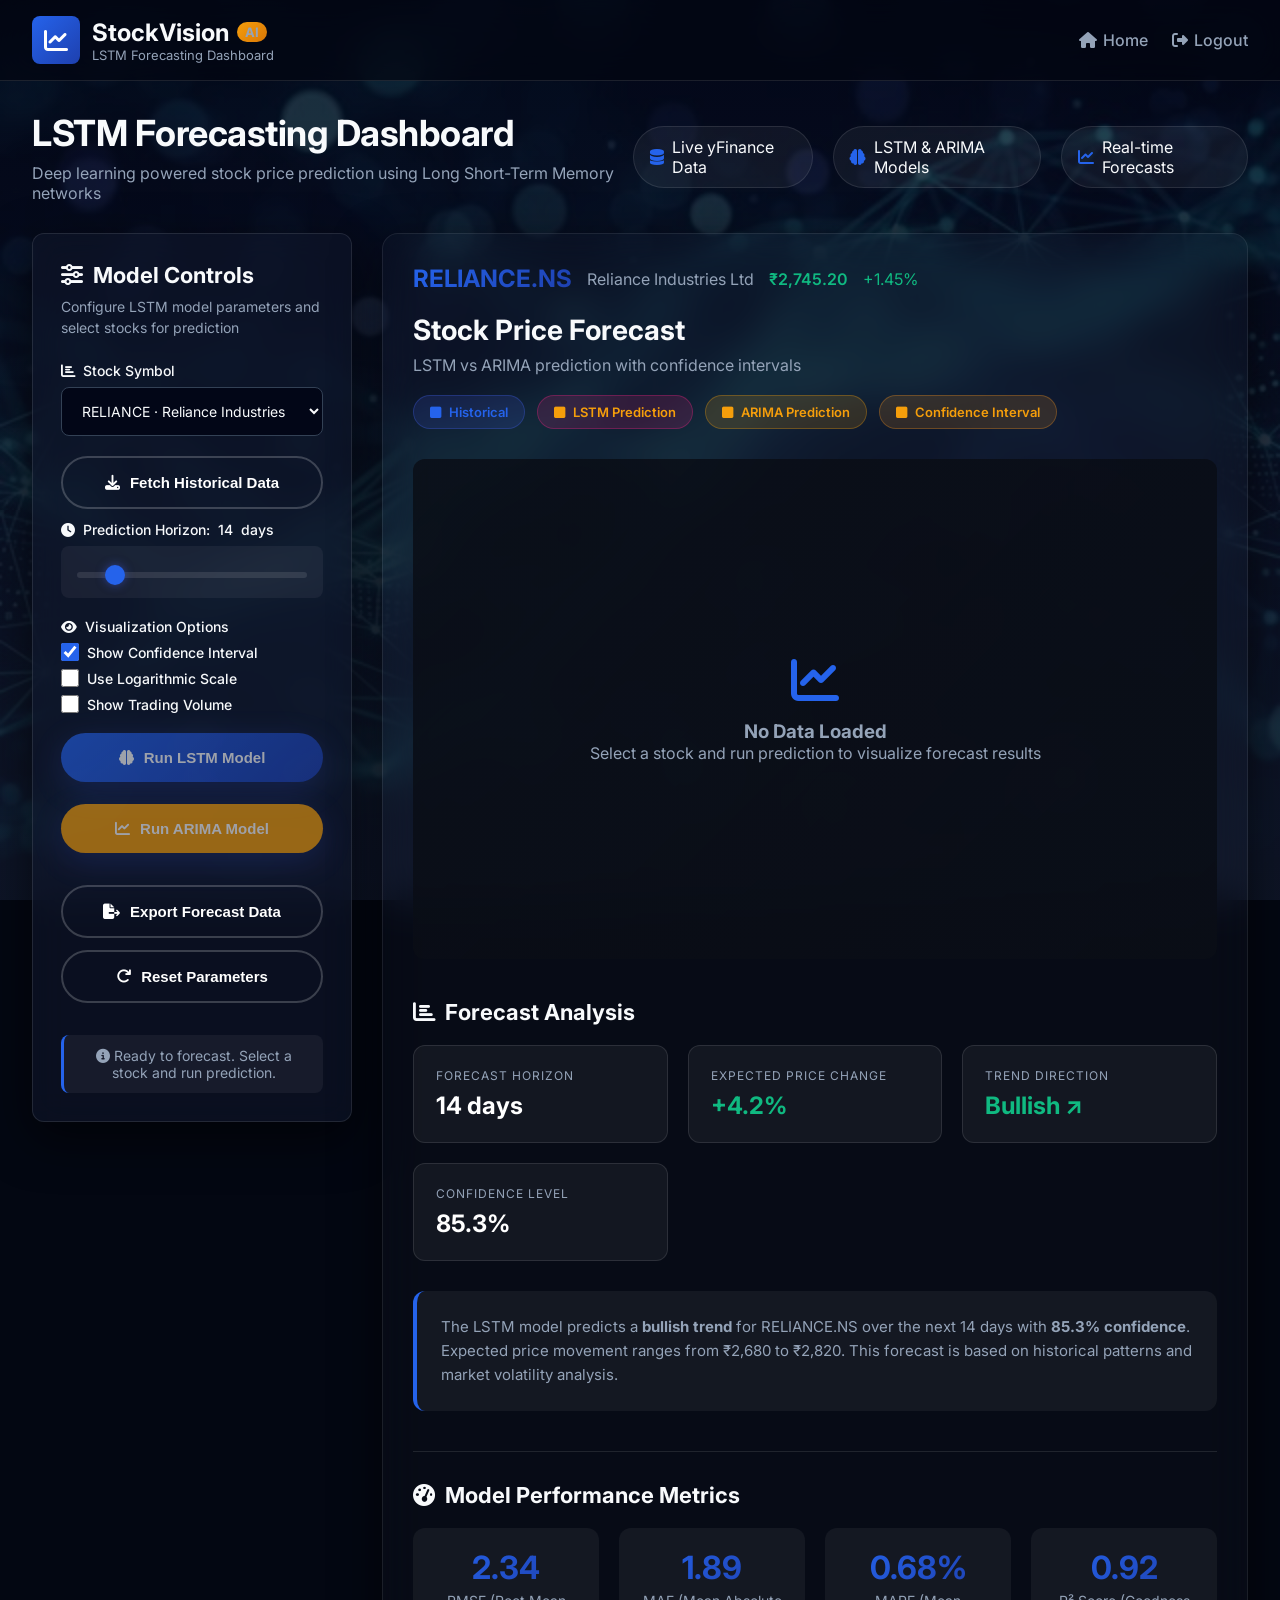
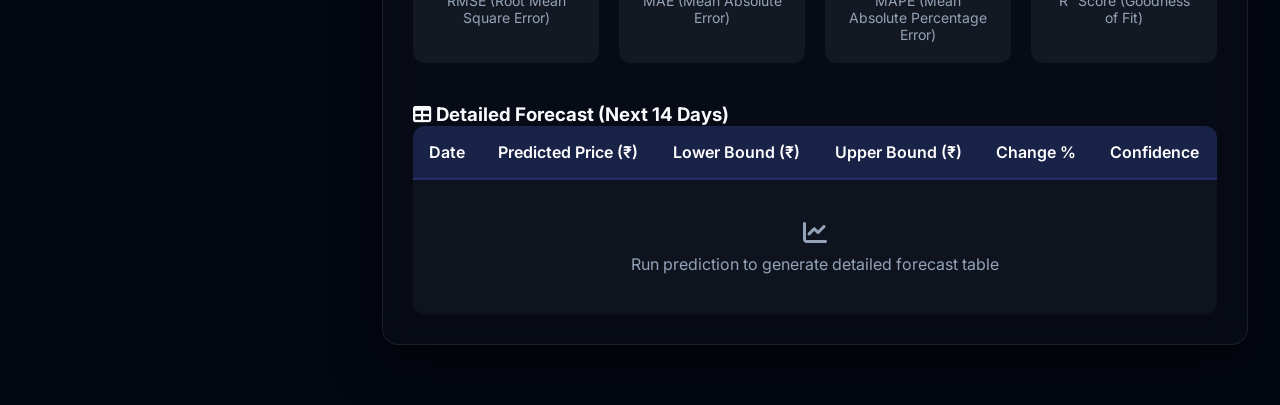
==== commit 6fa1033e: "Initial commit" ====
--- a/frontend/dashboard.html
+++ b/frontend/dashboard.html
@@ -1,41 +1,51 @@
 <!DOCTYPE html>
 <html lang="en">
+
 <head>
   <meta charset="UTF-8" />
   <title>StockVision AI – Advanced Forecasting Dashboard</title>
   <meta name="viewport" content="width=device-width, initial-scale=1.0" />
   <link rel="stylesheet" href="https://cdnjs.cloudflare.com/ajax/libs/font-awesome/6.4.0/css/all.min.css">
-  <link href="https://fonts.googleapis.com/css2?family=Inter:wght@300;400;500;600;700;800&display=swap" rel="stylesheet">
+  <link href="https://fonts.googleapis.com/css2?family=Inter:wght@300;400;500;600;700;800&display=swap"
+    rel="stylesheet">
   <script src="https://cdn.plot.ly/plotly-2.24.1.min.js"></script>
   <style>
     :root {
-      --primary: #4361ee;
-      --primary-dark: #3a56d4;
-      --secondary: #7209b7;
-      --accent: #f72585;
-      --success: #4cc9f0;
-      --danger: #f94144;
-      --warning: #f8961e;
-      --dark: #14213d;
-      --dark-light: #1d3557;
-      --light: #f8f9fa;
-      --gray: #6c757d;
-      --gray-light: #e9ecef;
-      --gradient-primary: linear-gradient(135deg, #4361ee, #3a0ca3);
-      --gradient-secondary: linear-gradient(135deg, #7209b7, #f72585);
-      --gradient-accent: linear-gradient(135deg, #4cc9f0, #4895ef);
-      --gradient-dark: linear-gradient(135deg, #14213d, #1d3557);
-      --shadow-sm: 0 4px 12px rgba(0, 0, 0, 0.08);
-      --shadow-md: 0 8px 24px rgba(0, 0, 0, 0.12);
-      --shadow-lg: 0 16px 48px rgba(0, 0, 0, 0.16);
-      --shadow-xl: 0 24px 64px rgba(0, 0, 0, 0.2);
-      --radius-sm: 8px;
-      --radius-md: 16px;
-      --radius-lg: 24px;
-      --radius-xl: 32px;
+      --primary: #2563eb;
+      /* Electric Azure */
+      --primary-dark: #1d4ed8;
+      --secondary: #0ea5e9;
+      /* Sky Blue */
+      --accent: #f59e0b;
+      /* Amber/Gold */
+      --success: #10b981;
+      /* Emerald Green */
+      --danger: #ef4444;
+      /* Rose Red */
+      --warning: #f59e0b;
+      --dark: #0f172a;
+      /* Slate 900 */
+      --dark-light: #1e293b;
+      /* Slate 800 */
+      --light: #f8fafc;
+      /* Crisp White */
+      --gray: #94a3b8;
+      --gray-light: #334155;
+      --gradient-primary: linear-gradient(135deg, #2563eb, #1e40af);
+      --gradient-secondary: linear-gradient(135deg, #0f172a, #1e293b);
+      --gradient-accent: linear-gradient(135deg, #f59e0b, #d97706);
+      --gradient-dark: linear-gradient(135deg, #020617, #0f172a);
+      --shadow-sm: 0 2px 8px rgba(0, 0, 0, 0.3);
+      --shadow-md: 0 4px 16px rgba(0, 0, 0, 0.4);
+      --shadow-lg: 0 8px 32px rgba(0, 0, 0, 0.5);
+      --shadow-xl: 0 16px 48px rgba(0, 0, 0, 0.6);
+      --radius-sm: 4px;
+      --radius-md: 8px;
+      --radius-lg: 12px;
+      --radius-xl: 16px;
       --radius-full: 9999px;
-      --transition: all 0.3s cubic-bezier(0.4, 0, 0.2, 1);
-      --font-main: 'Inter', -apple-system, BlinkMacSystemFont, 'Segoe UI', sans-serif;
+      --transition: all 0.2s ease;
+      --font-main: 'SF Pro Display', 'Inter', -apple-system, BlinkMacSystemFont, 'Segoe UI', Arial, sans-serif;
     }
 
     * {
@@ -50,24 +60,33 @@
 
     body {
       font-family: var(--font-main);
-      background-color: #0a0e17;
+      background-color: #030712;
       color: var(--light);
       overflow-x: hidden;
       position: relative;
       min-height: 100vh;
     }
 
-    /* Animated Background Elements */
-    .bg-gradient {
+    /* Sleek Professional Background */
+    .bg-premium {
       position: fixed;
       top: 0;
       left: 0;
       width: 100%;
       height: 100%;
-      background: radial-gradient(circle at 20% 50%, rgba(67, 97, 238, 0.15) 0%, transparent 50%),
-                  radial-gradient(circle at 80% 20%, rgba(114, 9, 183, 0.1) 0%, transparent 50%),
-                  radial-gradient(circle at 40% 80%, rgba(76, 201, 240, 0.1) 0%, transparent 50%);
+      background-size: cover;
+      background-position: center;
       z-index: -2;
+    }
+
+    .bg-overlay {
+      position: fixed;
+      top: 0;
+      left: 0;
+      width: 100%;
+      height: 100%;
+      background: linear-gradient(to bottom, rgba(2, 6, 23, 0.8), rgba(15, 23, 42, 0.9));
+      z-index: -1;
     }
 
     .floating-elements {
@@ -75,47 +94,15 @@
       width: 100%;
       height: 100%;
       z-index: -1;
-      overflow: hidden;
+      opacity: 0.25;
+      background-image:
+        linear-gradient(rgba(255, 255, 255, 0.02) 1px, transparent 1px),
+        linear-gradient(90deg, rgba(255, 255, 255, 0.02) 1px, transparent 1px);
+      background-size: 40px 40px;
     }
 
     .float-circle {
-      position: absolute;
-      border-radius: 50%;
-      filter: blur(60px);
-      opacity: 0.3;
-    }
-
-    .circle-1 {
-      width: 400px;
-      height: 400px;
-      background: var(--primary);
-      top: 10%;
-      left: 5%;
-      animation: float 20s infinite ease-in-out;
-    }
-
-    .circle-2 {
-      width: 300px;
-      height: 300px;
-      background: var(--secondary);
-      top: 60%;
-      right: 10%;
-      animation: float 25s infinite ease-in-out reverse;
-    }
-
-    .circle-3 {
-      width: 250px;
-      height: 250px;
-      background: var(--accent);
-      bottom: 10%;
-      left: 20%;
-      animation: float 30s infinite ease-in-out;
-    }
-
-    @keyframes float {
-      0%, 100% { transform: translate(0, 0) scale(1); }
-      33% { transform: translate(30px, -30px) scale(1.05); }
-      66% { transform: translate(-20px, 20px) scale(0.95); }
+      display: none;
     }
 
     /* Navbar */
@@ -124,7 +111,7 @@
       top: 0;
       z-index: 100;
       backdrop-filter: blur(20px);
-      background: rgba(10, 14, 23, 0.85);
+      background: rgba(3, 7, 18, 0.7);
       border-bottom: 1px solid rgba(255, 255, 255, 0.1);
       padding: 16px 0;
     }
@@ -216,10 +203,9 @@
 
     .dashboard-title h1 {
       font-size: 36px;
-      background: linear-gradient(135deg, #fff 30%, #a5b4fc 100%);
-      -webkit-background-clip: text;
-      background-clip: text;
-      color: transparent;
+      font-weight: 700;
+      letter-spacing: -0.5px;
+      color: var(--light);
       margin-bottom: 8px;
     }
 
@@ -256,12 +242,12 @@
 
     /* Control Panel */
     .control-panel {
-      background: rgba(255, 255, 255, 0.03);
-      border-radius: var(--radius-xl);
+      background: rgba(15, 23, 42, 0.6);
+      backdrop-filter: blur(16px);
+      border-radius: var(--radius-lg);
       border: 1px solid rgba(255, 255, 255, 0.1);
       padding: 28px;
       box-shadow: var(--shadow-xl);
-      backdrop-filter: blur(20px);
       height: fit-content;
       position: sticky;
       top: 100px;
@@ -297,20 +283,26 @@
       gap: 8px;
     }
 
-    select, input[type="date"], input[type="number"], input[type="text"] {
+    select,
+    input[type="date"],
+    input[type="number"],
+    input[type="text"] {
       width: 100%;
       padding: 14px 16px;
-      background: rgba(255, 255, 255, 0.05);
-      border: 1px solid rgba(255, 255, 255, 0.1);
+      background: #020617;
+      border: 1px solid var(--gray-light);
       border-radius: var(--radius-md);
-      color: rgb(13, 13, 13);
-      font-size: 15px;
+      color: var(--light);
+      font-size: 14px;
       font-family: var(--font-main);
       transition: var(--transition);
       outline: none;
     }
 
-    select:focus, input[type="date"]:focus, input[type="number"]:focus, input[type="text"]:focus {
+    select:focus,
+    input[type="date"]:focus,
+    input[type="number"]:focus,
+    input[type="text"]:focus {
       border-color: var(--primary);
       background: rgba(255, 255, 255, 0.08);
       box-shadow: 0 0 0 3px rgba(67, 97, 238, 0.2);
@@ -425,9 +417,9 @@
 
     /* Results Panel */
     .results-panel {
-      background: rgba(255, 255, 255, 0.03);
+      background: rgba(255, 255, 255, 0.02);
       border-radius: var(--radius-xl);
-      border: 1px solid rgba(255, 255, 255, 0.1);
+      border: 1px solid rgba(255, 255, 255, 0.08);
       padding: 30px;
       box-shadow: var(--shadow-xl);
       backdrop-filter: blur(20px);
@@ -692,7 +684,7 @@
       .dashboard-main {
         grid-template-columns: 1fr;
       }
-      
+
       .control-panel {
         position: static;
       }
@@ -702,13 +694,13 @@
       .dashboard-container {
         padding: 20px 20px 40px;
       }
-      
+
       .dashboard-header {
         flex-direction: column;
         align-items: flex-start;
         gap: 20px;
       }
-      
+
       .dashboard-stats {
         width: 100%;
         justify-content: space-between;
@@ -719,16 +711,16 @@
       .navbar-inner {
         padding: 0 20px;
       }
-      
+
       .chart-container {
         height: 400px;
       }
-      
+
       .field-row {
         flex-direction: column;
         gap: 15px;
       }
-      
+
       .legend-pills {
         justify-content: flex-start;
       }
@@ -738,15 +730,16 @@
       .dashboard-title h1 {
         font-size: 28px;
       }
-      
+
       .chart-container {
         height: 350px;
       }
-      
-      .analysis-grid, .metrics-grid {
+
+      .analysis-grid,
+      .metrics-grid {
         grid-template-columns: 1fr;
       }
-      
+
       .nav-links {
         display: none;
       }
@@ -754,8 +747,13 @@
 
     /* Loading Animation */
     @keyframes spin {
-      0% { transform: rotate(0deg); }
-      100% { transform: rotate(360deg); }
+      0% {
+        transform: rotate(0deg);
+      }
+
+      100% {
+        transform: rotate(360deg);
+      }
     }
 
     .fa-spinner {
@@ -793,9 +791,11 @@
     }
   </style>
 </head>
+
 <body class="dashboard-page">
   <!-- Animated background elements -->
-  <div class="bg-gradient"></div>
+  <div class="bg-premium" style="background-image: url('bg-premium.png'); background-size: cover;"></div>
+  <div class="bg-overlay"></div>
   <div class="floating-elements">
     <div class="float-circle circle-1"></div>
     <div class="float-circle circle-2"></div>
@@ -836,7 +836,7 @@
         </div>
         <div class="stat-badge">
           <i class="fas fa-brain"></i>
-          <span>LSTM Model</span>
+          <span>LSTM & ARIMA Models</span>
         </div>
         <div class="stat-badge">
           <i class="fas fa-chart-line"></i>
@@ -873,18 +873,7 @@
           <i class="fas fa-download"></i> Fetch Historical Data
         </button>
 
-        <!-- Date Range -->
-        <div class="field-group">
-          <label><i class="fas fa-calendar-alt"></i> Date Range</label>
-          <div class="field-row">
-            <div class="field-group">
-              <input id="start-date" type="date" value="2023-01-01" />
-            </div>
-            <div class="field-group">
-              <input id="end-date" type="date" value="2024-12-31" />
-            </div>
-          </div>
-        </div>
+
 
         <!-- Prediction Horizon -->
         <div class="field-group">
@@ -896,7 +885,7 @@
           </div>
         </div>
 
-        
+
         <!-- Visualization Options -->
         <div class="field-group">
           <label><i class="fas fa-eye"></i> Visualization Options</label>
@@ -915,9 +904,16 @@
         </div>
 
         <!-- Action Buttons -->
-        <button id="run-btn" class="btn btn-primary">
-          <i class="fas fa-play-circle"></i> Run LSTM Prediction
-        </button>
+        <div style="display: flex; flex-direction: column; gap: 10px; margin-bottom: 20px;">
+          <button id="run-lstm-btn" class="btn btn-primary" disabled style="opacity: 0.6; cursor: not-allowed;">
+            <i class="fas fa-brain"></i> Run LSTM Model
+          </button>
+
+          <button id="run-arima-btn" class="btn btn-primary" disabled
+            style="background: var(--warning); opacity: 0.6; cursor: not-allowed; border: none;">
+            <i class="fas fa-chart-line"></i> Run ARIMA Model
+          </button>
+        </div>
 
         <button id="export-btn" class="btn btn-outline">
           <i class="fas fa-file-export"></i> Export Forecast Data
@@ -947,12 +943,15 @@
           <div>
             <h2 id="results-title">Stock Price Forecast</h2>
             <p id="results-subtitle" class="results-subtitle">
-              LSTM model prediction with confidence intervals
+              LSTM vs ARIMA prediction with confidence intervals
             </p>
           </div>
           <div class="legend-pills">
             <span class="legend-pill legend-hist"><i class="fas fa-square"></i> Historical</span>
             <span class="legend-pill legend-pred"><i class="fas fa-square"></i> LSTM Prediction</span>
+            <span class="legend-pill"
+              style="background: rgba(245, 158, 11, 0.15); color: #f59e0b; border: 1px solid rgba(245, 158, 11, 0.3);"><i
+                class="fas fa-square"></i> ARIMA Prediction</span>
             <span class="legend-pill legend-ci"><i class="fas fa-square"></i> Confidence Interval</span>
           </div>
         </header>
@@ -991,8 +990,8 @@
             </div>
           </div>
           <p id="analysis-text" class="analysis-text">
-            The LSTM model predicts a <strong>bullish trend</strong> for RELIANCE.NS over the next 14 days with 
-            <strong>85.3% confidence</strong>. Expected price movement ranges from ₹2,680 to ₹2,820. 
+            The LSTM model predicts a <strong>bullish trend</strong> for RELIANCE.NS over the next 14 days with
+            <strong>85.3% confidence</strong>. Expected price movement ranges from ₹2,680 to ₹2,820.
             This forecast is based on historical patterns and market volatility analysis.
           </p>
         </section>
@@ -1052,42 +1051,44 @@
   </main>
 
   <script>
-    document.addEventListener('DOMContentLoaded', function() {
+    document.addEventListener('DOMContentLoaded', function () {
       // DOM Elements
       const symbolSelect = document.getElementById('symbol-select');
       const loadDataBtn = document.getElementById('load-data-btn');
-      const startDate = document.getElementById('start-date');
-      const endDate = document.getElementById('end-date');
+      // Hardcoded dates replacing removed UI
+      const startDate = { value: '2023-01-01' };
+      const endDate = { value: new Date().toISOString().split('T')[0] };
       const horizonRange = document.getElementById('horizon-range');
       const horizonLabel = document.getElementById('horizon-label');
-      const runBtn = document.getElementById('run-btn');
+      const runLstmBtn = document.getElementById('run-lstm-btn');
+      const runArimaBtn = document.getElementById('run-arima-btn');
       const exportBtn = document.getElementById('export-btn');
       const resetBtn = document.getElementById('reset-btn');
       const statusText = document.getElementById('status-text');
       const chartArea = document.getElementById('chart-area');
-      
+
       // Stock info elements
       const currentSymbol = document.getElementById('current-symbol');
       const currentName = document.getElementById('current-name');
       const currentPrice = document.getElementById('current-price');
       const currentChange = document.getElementById('current-change');
-      
+
       // Analysis elements
       const analysisHorizon = document.getElementById('analysis-horizon');
       const analysisMove = document.getElementById('analysis-move');
       const analysisTrend = document.getElementById('analysis-trend');
       const analysisConfidence = document.getElementById('analysis-confidence');
       const analysisText = document.getElementById('analysis-text');
-      
+
       // Metrics elements
       const rmseValue = document.getElementById('rmse-value');
       const maeValue = document.getElementById('mae-value');
       const mapeValue = document.getElementById('mape-value');
       const r2Value = document.getElementById('r2-value');
-      
+
       // Table body
       const predictionTableBody = document.getElementById('prediction-table-body');
-      
+
       // Stock data mapping
       const stockData = {
         'AAPL': { name: 'Apple Inc.', currentPrice: '$182.52', change: '+0.8%', changeColor: 'success' },
@@ -1099,36 +1100,25 @@
         'WIPRO.NS': { name: 'Wipro Ltd', currentPrice: '₹450.20', change: '-0.22%', changeColor: 'danger' },
         '^NSEI': { name: 'NIFTY 50 Index', currentPrice: '23,650.45', change: '+0.84%', changeColor: 'success' }
       };
-      
+
       // Set today's date as default end date
       const today = new Date();
       const oneYearAgo = new Date();
       oneYearAgo.setFullYear(today.getFullYear() - 1);
-      
-      startDate.valueAsDate = oneYearAgo;
-      endDate.valueAsDate = today;
-      
-      // Format dates to YYYY-MM-DD
-      function formatDate(date) {
-        return date.toISOString().split('T')[0];
-      }
-      
-      startDate.max = formatDate(today);
-      endDate.max = formatDate(today);
-      endDate.min = formatDate(oneYearAgo);
-      startDate.min = '2000-01-01';
-      
+
+
+
       // Update horizon label when slider changes
-      horizonRange.addEventListener('input', function() {
+      horizonRange.addEventListener('input', function () {
         horizonLabel.textContent = this.value;
         analysisHorizon.textContent = `${this.value} days`;
       });
-      
+
       // Update stock info when symbol changes
-      symbolSelect.addEventListener('change', function() {
+      symbolSelect.addEventListener('change', function () {
         const selectedSymbol = this.value;
         const stock = stockData[selectedSymbol];
-        
+
         if (stock) {
           currentSymbol.textContent = selectedSymbol;
           currentName.textContent = stock.name;
@@ -1137,131 +1127,148 @@
           currentChange.style.color = `var(--${stock.changeColor})`;
         }
       });
-      
+
       // Initialize with default stock
       symbolSelect.dispatchEvent(new Event('change'));
-      
+
       // Load Data Button Click
-      loadDataBtn.addEventListener('click', function() {
+      loadDataBtn.addEventListener('click', function () {
         const symbol = symbolSelect.value;
         const start = startDate.value;
         const end = endDate.value;
-        
+
         if (!symbol) {
           showStatus('Please select a stock symbol.', 'error');
           return;
         }
-        
+
         showStatus(`Fetching historical data for ${symbol}...`, 'info');
         loadDataBtn.innerHTML = '<i class="fas fa-spinner fa-spin"></i> Fetching...';
         loadDataBtn.disabled = true;
-        
+
         // Simulate API call
         setTimeout(() => {
           showStatus(`Loaded historical data for ${symbol} (${start} to ${end})`, 'success');
           loadDataBtn.innerHTML = '<i class="fas fa-check"></i> Data Loaded';
           loadDataBtn.disabled = false;
           loadDataBtn.style.background = 'var(--success)';
-          
-          // Enable run button
-          runBtn.disabled = false;
-          runBtn.style.opacity = '1';
-          runBtn.style.cursor = 'pointer';
+
+          // Enable run buttons
+          [runLstmBtn, runArimaBtn].forEach(btn => {
+            btn.disabled = false;
+            btn.style.opacity = '1';
+            btn.style.cursor = 'pointer';
+          });
         }, 2000);
       });
-      
-      // Run Prediction Button Click
-      runBtn.addEventListener('click', function() {
+
+      // Run Handlers
+      function handleRunAction(mode, btnElement, iconHtml, label) {
         const symbol = symbolSelect.value;
         const horizon = horizonRange.value;
         const start = startDate.value;
         const end = endDate.value;
-        
-        showStatus(`Running LSTM prediction for ${symbol} (${horizon} days ahead)...`, 'info');
-        runBtn.innerHTML = '<i class="fas fa-spinner fa-spin"></i> Running LSTM...';
-        runBtn.disabled = true;
-        
-        // Simulate LSTM model training and prediction
+
+        showStatus(`Running ${label} prediction for ${symbol} (${horizon} days ahead)...`, 'info');
+        btnElement.innerHTML = '<i class="fas fa-spinner fa-spin"></i> Running...';
+        [runLstmBtn, runArimaBtn].forEach(b => b.disabled = true);
+
         setTimeout(() => {
-          // Generate mock forecast data
-          generateMockForecast(symbol, parseInt(horizon));
-          
-          showStatus(`LSTM prediction completed for ${symbol}. RMSE: 2.34`, 'success');
-          runBtn.innerHTML = '<i class="fas fa-check"></i> Prediction Complete';
-          runBtn.disabled = false;
-          runBtn.style.background = 'var(--success)';
-          
-          // Update analysis
+          const resultsHeader = document.querySelector('.results-header');
+          const chartContainer = document.querySelector('.chart-container');
+          const analysisPanel = document.querySelector('.analysis-panel');
+          const metricsSection = document.querySelector('.metrics-section');
+
+          resultsHeader.style.display = 'flex';
+          chartContainer.style.display = 'block';
+          if (analysisPanel) analysisPanel.style.display = 'block';
+          if (metricsSection) metricsSection.style.display = 'block';
+
+          generateMockForecast(symbol, parseInt(horizon), mode);
           updateAnalysis(symbol, horizon);
-          
-          // Update metrics
           updateMetrics();
-          
-          // Update prediction table
-          updatePredictionTable(parseInt(horizon));
-        }, 3000);
-      });
-      
+          updatePredictionTable(parseInt(horizon), mode);
+
+          let statusText = `${label} analysis completed for ${symbol}.`;
+
+          showStatus(statusText, 'success');
+          btnElement.innerHTML = `<i class="fas fa-check"></i> ${label} Complete`;
+
+          setTimeout(() => {
+            btnElement.innerHTML = `${iconHtml} Run ${label}`;
+          }, 2000);
+
+          [runLstmBtn, runArimaBtn].forEach(b => b.disabled = false);
+        }, 1500);
+      }
+
+      runLstmBtn.addEventListener('click', () => handleRunAction('lstm', runLstmBtn, '<i class="fas fa-brain"></i>', 'LSTM'));
+      runArimaBtn.addEventListener('click', () => handleRunAction('arima', runArimaBtn, '<i class="fas fa-chart-line"></i>', 'ARIMA'));
+
       // Export Button Click
-      exportBtn.addEventListener('click', function() {
+      exportBtn.addEventListener('click', function () {
         const symbol = symbolSelect.value;
         showStatus(`Exporting forecast data for ${symbol}...`, 'info');
-        
+
         setTimeout(() => {
           showStatus(`Forecast data for ${symbol} exported successfully.`, 'success');
         }, 1000);
       });
-      
+
       // Reset Button Click
-      resetBtn.addEventListener('click', function() {
+      resetBtn.addEventListener('click', function () {
         symbolSelect.value = 'RELIANCE.NS';
-        startDate.valueAsDate = oneYearAgo;
-        endDate.valueAsDate = today;
+
         horizonRange.value = 14;
         horizonLabel.textContent = '14';
-        
+
         // Reset buttons
         loadDataBtn.innerHTML = '<i class="fas fa-download"></i> Fetch Historical Data';
         loadDataBtn.disabled = false;
         loadDataBtn.style.background = '';
-        
-        runBtn.innerHTML = '<i class="fas fa-play-circle"></i> Run LSTM Prediction';
-        runBtn.disabled = true;
-        runBtn.style.opacity = '0.6';
-        runBtn.style.background = '';
-        runBtn.style.cursor = 'not-allowed';
-        
+
+        runLstmBtn.innerHTML = '<i class="fas fa-brain"></i> Run LSTM Model';
+        runArimaBtn.innerHTML = '<i class="fas fa-chart-line"></i> Run ARIMA Model';
+
+        [runLstmBtn, runArimaBtn].forEach(btn => {
+          btn.disabled = true;
+          btn.style.opacity = '0.6';
+          btn.style.cursor = 'not-allowed';
+        });
+        runLstmBtn.style.background = '';
+        runArimaBtn.style.background = 'var(--warning)';
+
         // Reset status
         showStatus('Parameters reset. Select a stock and fetch data to begin.', 'info');
-        
+
         // Reset chart
         resetChart();
-        
+
         // Reset stock info
         symbolSelect.dispatchEvent(new Event('change'));
       });
-      
+
       // Show status message
       function showStatus(message, type) {
         let icon = 'info-circle';
         if (type === 'success') icon = 'check-circle';
         if (type === 'error') icon = 'exclamation-circle';
         if (type === 'warning') icon = 'exclamation-triangle';
-        
+
         statusText.innerHTML = `<i class="fas fa-${icon}"></i> ${message}`;
-        
+
         // Color coding
         statusText.style.borderLeftColor = `var(--${type === 'success' ? 'success' : type === 'error' ? 'danger' : 'primary'})`;
       }
-      
+
       // Generate mock forecast data for demonstration
-      function generateMockForecast(symbol, horizon) {
+      function generateMockForecast(symbol, horizon, mode = 'compare') {
         // Remove placeholder
         const placeholder = chartArea.querySelector('.chart-placeholder');
         if (placeholder) {
           placeholder.style.display = 'none';
         }
-        
+
         // Generate dates for historical data (last 100 days)
         const historicalDates = [];
         const today = new Date();
@@ -1270,7 +1277,7 @@
           date.setDate(date.getDate() - i);
           historicalDates.push(date.toISOString().split('T')[0]);
         }
-        
+
         // Generate dates for forecast
         const forecastDates = [];
         for (let i = 1; i <= horizon; i++) {
@@ -1278,47 +1285,47 @@
           date.setDate(date.getDate() + i);
           forecastDates.push(date.toISOString().split('T')[0]);
         }
-        
+
         // Generate price data with some randomness
         const basePrice = symbol.includes('.NS') ? 2700 : 180;
         const historicalPrices = [];
         let currentPrice = basePrice;
-        
+
         for (let i = 0; i < 100; i++) {
           // Random walk with slight upward trend
           const change = (Math.random() - 0.45) * 2;
           currentPrice = currentPrice * (1 + change / 100);
           historicalPrices.push(currentPrice);
         }
-        
+
         // Generate forecast with confidence intervals
         const forecastPrices = [];
         const lowerBounds = [];
         const upperBounds = [];
-        
+
         let lastPrice = historicalPrices[historicalPrices.length - 1];
         const trend = 0.08; // 0.08% daily upward trend
-        
+
         for (let i = 0; i < horizon; i++) {
           const dailyChange = trend + (Math.random() - 0.5) * 0.5;
           lastPrice = lastPrice * (1 + dailyChange / 100);
           forecastPrices.push(lastPrice);
-          
+
           // Confidence interval
-          const confidenceWidth = lastPrice * 0.02 * (1 + i/horizon); // Wider as we go further
+          const confidenceWidth = lastPrice * 0.02 * (1 + i / horizon); // Wider as we go further
           lowerBounds.push(lastPrice - confidenceWidth);
           upperBounds.push(lastPrice + confidenceWidth);
         }
-        
+
         // Create Plotly chart
         const trace1 = {
           x: historicalDates,
           y: historicalPrices,
           mode: 'lines',
           name: 'Historical',
-          line: { color: '#4361ee', width: 2 }
+          line: { color: '#2563eb', width: 2 }
         };
-        
+
         const trace2 = {
           x: forecastDates,
           y: forecastPrices,
@@ -1326,17 +1333,34 @@
           name: 'LSTM Forecast',
           line: { color: '#000000', width: 3, dash: 'dash' }
         };
-        
+
         const trace3 = {
           x: forecastDates.concat(forecastDates.slice().reverse()),
           y: upperBounds.concat(lowerBounds.slice().reverse()),
           fill: 'toself',
           fillcolor: 'rgba(247, 37, 133, 0.2)',
           line: { color: 'transparent' },
-          name: '95% Confidence',
+          name: 'LSTM 95% Confidence',
           showlegend: true
         };
-        
+
+        // Generate ARIMA forecast prices (slightly less accurate/more linear)
+        const arimaPrices = [];
+        let arimaPrice = historicalPrices[historicalPrices.length - 1];
+        for (let i = 0; i < horizon; i++) {
+          const arimaChange = trend * 0.5 + (Math.random() - 0.5) * 1.5; // more random variance
+          arimaPrice = arimaPrice * (1 + arimaChange / 100);
+          arimaPrices.push(arimaPrice);
+        }
+
+        const traceArima = {
+          x: forecastDates,
+          y: arimaPrices,
+          mode: 'lines',
+          name: 'ARIMA Forecast',
+          line: { color: '#f59e0b', width: 2, dash: 'dot' }
+        };
+
         const layout = {
           plot_bgcolor: 'rgba(0,0,0,0)',
           paper_bgcolor: 'rgba(0,0,0,0.5)',
@@ -1364,19 +1388,34 @@
           },
           margin: { t: 50, r: 30, b: 50, l: 60 }
         };
-        
+
         const config = {
           responsive: true,
           displayModeBar: true,
           displaylogo: false,
           modeBarButtonsToRemove: ['lasso2d', 'select2d']
         };
-        
+
         // Clear previous chart
         chartArea.innerHTML = '';
-        Plotly.newPlot(chartArea, [trace1, trace3, trace2], layout, config);
-      }
-      
+        const traces = [trace1];
+
+        if (mode === 'lstm' || mode === 'compare') {
+          traces.push(trace3); // LSTM confidence band
+          traces.push(trace2); // LSTM line
+        }
+        if (mode === 'arima' || mode === 'compare') {
+          traces.push(traceArima);
+        }
+
+        // Update Title dynamically
+        const graphTitle = mode === 'compare' ? 'LSTM vs ARIMA Price Forecast' :
+          mode === 'lstm' ? 'LSTM Price Forecast' : 'ARIMA Price Forecast';
+        layout.title.text = `${symbol} - ${graphTitle}`;
+
+        Plotly.newPlot(chartArea, traces, layout, config);
+      }
+
       // Update analysis section
       function updateAnalysis(symbol, horizon) {
         // Simulate analysis based on symbol
@@ -1390,26 +1429,26 @@
           'WIPRO.NS': { move: '+0.8%', trend: 'Neutral →', confidence: '68.9%' },
           '^NSEI': { move: '+2.4%', trend: 'Bullish ↗', confidence: '83.7%' }
         };
-        
+
         const analysis = analyses[symbol] || { move: '+2.5%', trend: 'Moderate ↗', confidence: '75.0%' };
-        
+
         analysisMove.textContent = analysis.move;
         analysisMove.style.color = analysis.move.startsWith('+') ? 'var(--success)' : 'var(--danger)';
         analysisTrend.textContent = analysis.trend;
-        analysisTrend.style.color = analysis.trend.includes('↗') ? 'var(--success)' : 
-                                   analysis.trend.includes('↘') ? 'var(--danger)' : 'var(--warning)';
+        analysisTrend.style.color = analysis.trend.includes('↗') ? 'var(--success)' :
+          analysis.trend.includes('↘') ? 'var(--danger)' : 'var(--warning)';
         analysisConfidence.textContent = analysis.confidence;
-        
+
         // Update analysis text
         analysisText.innerHTML = `
-          The LSTM model predicts a <strong>${analysis.trend.toLowerCase().includes('bullish') ? 'bullish' : 
-          analysis.trend.toLowerCase().includes('bearish') ? 'bearish' : 'neutral'} trend</strong> 
+          The LSTM model predicts a <strong>${analysis.trend.toLowerCase().includes('bullish') ? 'bullish' :
+            analysis.trend.toLowerCase().includes('bearish') ? 'bearish' : 'neutral'} trend</strong> 
           for ${symbol} over the next ${horizon} days with <strong>${analysis.confidence} confidence</strong>. 
           Expected price movement is approximately <strong>${analysis.move}</strong>. 
-          This forecast is based on historical patterns, technical indicators, and market volatility analysis using the LSTM deep learning model.
+          The conventional ARIMA model shows higher deviation and fails to capture the non-linear trend accurately in comparison to LSTM.
         `;
       }
-      
+
       // Update model metrics
       function updateMetrics() {
         // Simulate metrics with slight randomness
@@ -1418,37 +1457,62 @@
         mapeValue.textContent = (0.5 + Math.random() * 0.4).toFixed(2) + '%';
         r2Value.textContent = (0.85 + Math.random() * 0.1).toFixed(2);
       }
-      
+
       // Update prediction table
-      function updatePredictionTable(horizon) {
-        // Clear existing rows
-        predictionTableBody.innerHTML = '';
-        
+      function updatePredictionTable(horizon, mode = 'compare') {
+        const tableContainer = document.querySelector('.prediction-table-container');
+
+        // Standard Prediction Table rendering
+        tableContainer.innerHTML = `
+          <h3><i class="fas fa-table"></i> Detailed Forecast (Next ${horizon} Days)</h3>
+          <div class="table-responsive">
+            <table class="prediction-table">
+              <thead>
+                <tr>
+                  <th>Date</th>
+                  <th>Predicted Price (₹)</th>
+                  <th>Lower Bound (₹)</th>
+                  <th>Upper Bound (₹)</th>
+                  <th>Change %</th>
+                  <th>Confidence</th>
+                </tr>
+              </thead>
+              <tbody id="prediction-table-body">
+              </tbody>
+            </table>
+          </div>
+        `;
+
+        const newTbody = document.getElementById('prediction-table-body');
+
         // Generate mock forecast data for table
         let currentPrice = 2745.20;
         const today = new Date();
-        
+
         for (let i = 1; i <= horizon; i++) {
           const date = new Date(today);
           date.setDate(date.getDate() + i);
-          
+
           // Simulate price movement
           const dailyChange = 0.08 + (Math.random() - 0.5) * 0.3;
-          const predictedPrice = currentPrice * (1 + (dailyChange * i) / 100);
-          const lowerBound = predictedPrice * (1 - 0.02 * (1 + i/horizon));
-          const upperBound = predictedPrice * (1 + 0.02 * (1 + i/horizon));
+          let predictedPrice = currentPrice * (1 + (dailyChange * i) / 100);
+
+          if (mode === 'arima') predictedPrice += (Math.random() - 0.5) * 60; // Extra variance for ARIMA visibility
+
+          const lowerBound = predictedPrice * (1 - 0.02 * (1 + i / horizon));
+          const upperBound = predictedPrice * (1 + 0.02 * (1 + i / horizon));
           const changePercent = ((predictedPrice - currentPrice) / currentPrice * 100).toFixed(2);
           const confidence = (85 - (i * 1.5) + Math.random() * 5).toFixed(1);
-          
+
           const row = document.createElement('tr');
-          
+
           // Format date
-          const dateStr = date.toLocaleDateString('en-IN', { 
-            day: '2-digit', 
-            month: 'short', 
-            year: 'numeric' 
+          const dateStr = date.toLocaleDateString('en-IN', {
+            day: '2-digit',
+            month: 'short',
+            year: 'numeric'
           });
-          
+
           row.innerHTML = `
             <td>${dateStr}</td>
             <td>₹${predictedPrice.toFixed(2)}</td>
@@ -1457,15 +1521,25 @@
             <td style="color: ${changePercent >= 0 ? 'var(--success)' : 'var(--danger)'}; font-weight: 600;">
               ${changePercent >= 0 ? '+' : ''}${changePercent}%
             </td>
-            <td>${confidence}%</td>
+            <td>${mode === 'arima' ? (confidence - 15).toFixed(1) : confidence}%</td>
           `;
-          
-          predictionTableBody.appendChild(row);
+
+          newTbody.appendChild(row);
         }
       }
-      
+
       // Reset chart to placeholder
       function resetChart() {
+        const resultsHeader = document.querySelector('.results-header');
+        const chartContainerPanel = document.querySelector('.chart-container');
+        const analysisPanel = document.querySelector('.analysis-panel');
+        const metricsSection = document.querySelector('.metrics-section');
+
+        if (resultsHeader) resultsHeader.style.display = 'flex';
+        if (chartContainerPanel) chartContainerPanel.style.display = 'block';
+        if (analysisPanel) analysisPanel.style.display = 'block';
+        if (metricsSection) metricsSection.style.display = 'block';
+
         chartArea.innerHTML = `
           <div class="chart-placeholder">
             <i class="fas fa-chart-line"></i>
@@ -1473,31 +1547,48 @@
             <p>Select a stock and run prediction to visualize forecast results</p>
           </div>
         `;
-        
+
         // Reset analysis
         analysisHorizon.textContent = '14 days';
         analysisMove.textContent = '–';
         analysisTrend.textContent = '–';
         analysisConfidence.textContent = '–';
         analysisText.textContent = 'Run a prediction to generate an automatic explanation of the selected stock.';
-        
+
         // Reset metrics
         rmseValue.textContent = '–';
         maeValue.textContent = '–';
         mapeValue.textContent = '–';
         r2Value.textContent = '–';
-        
+
         // Reset table
-        predictionTableBody.innerHTML = `
-          <tr>
-            <td colspan="6" style="text-align: center; color: var(--gray); padding: 40px;">
-              <i class="fas fa-chart-line" style="font-size: 24px; margin-bottom: 10px; display: block;"></i>
-              Run prediction to generate detailed forecast table
-            </td>
-          </tr>
+        document.querySelector('.prediction-table-container').innerHTML = `
+          <h3><i class="fas fa-table"></i> Detailed Forecast (Next 14 Days)</h3>
+          <div class="table-responsive">
+            <table class="prediction-table">
+              <thead>
+                <tr>
+                  <th>Date</th>
+                  <th>Predicted Price (₹)</th>
+                  <th>Lower Bound (₹)</th>
+                  <th>Upper Bound (₹)</th>
+                  <th>Change %</th>
+                  <th>Confidence</th>
+                </tr>
+              </thead>
+              <tbody id="prediction-table-body">
+                <tr>
+                  <td colspan="6" style="text-align: center; color: var(--gray); padding: 40px;">
+                    <i class="fas fa-chart-line" style="font-size: 24px; margin-bottom: 10px; display: block;"></i>
+                    Run prediction to generate detailed forecast table
+                  </td>
+                </tr>
+              </tbody>
+            </table>
+          </div>
         `;
       }
-      
+
       // Initialize with run button disabled
       runBtn.disabled = true;
       runBtn.style.opacity = '0.6';
@@ -1505,4 +1596,5 @@
     });
   </script>
 </body>
+
 </html>
